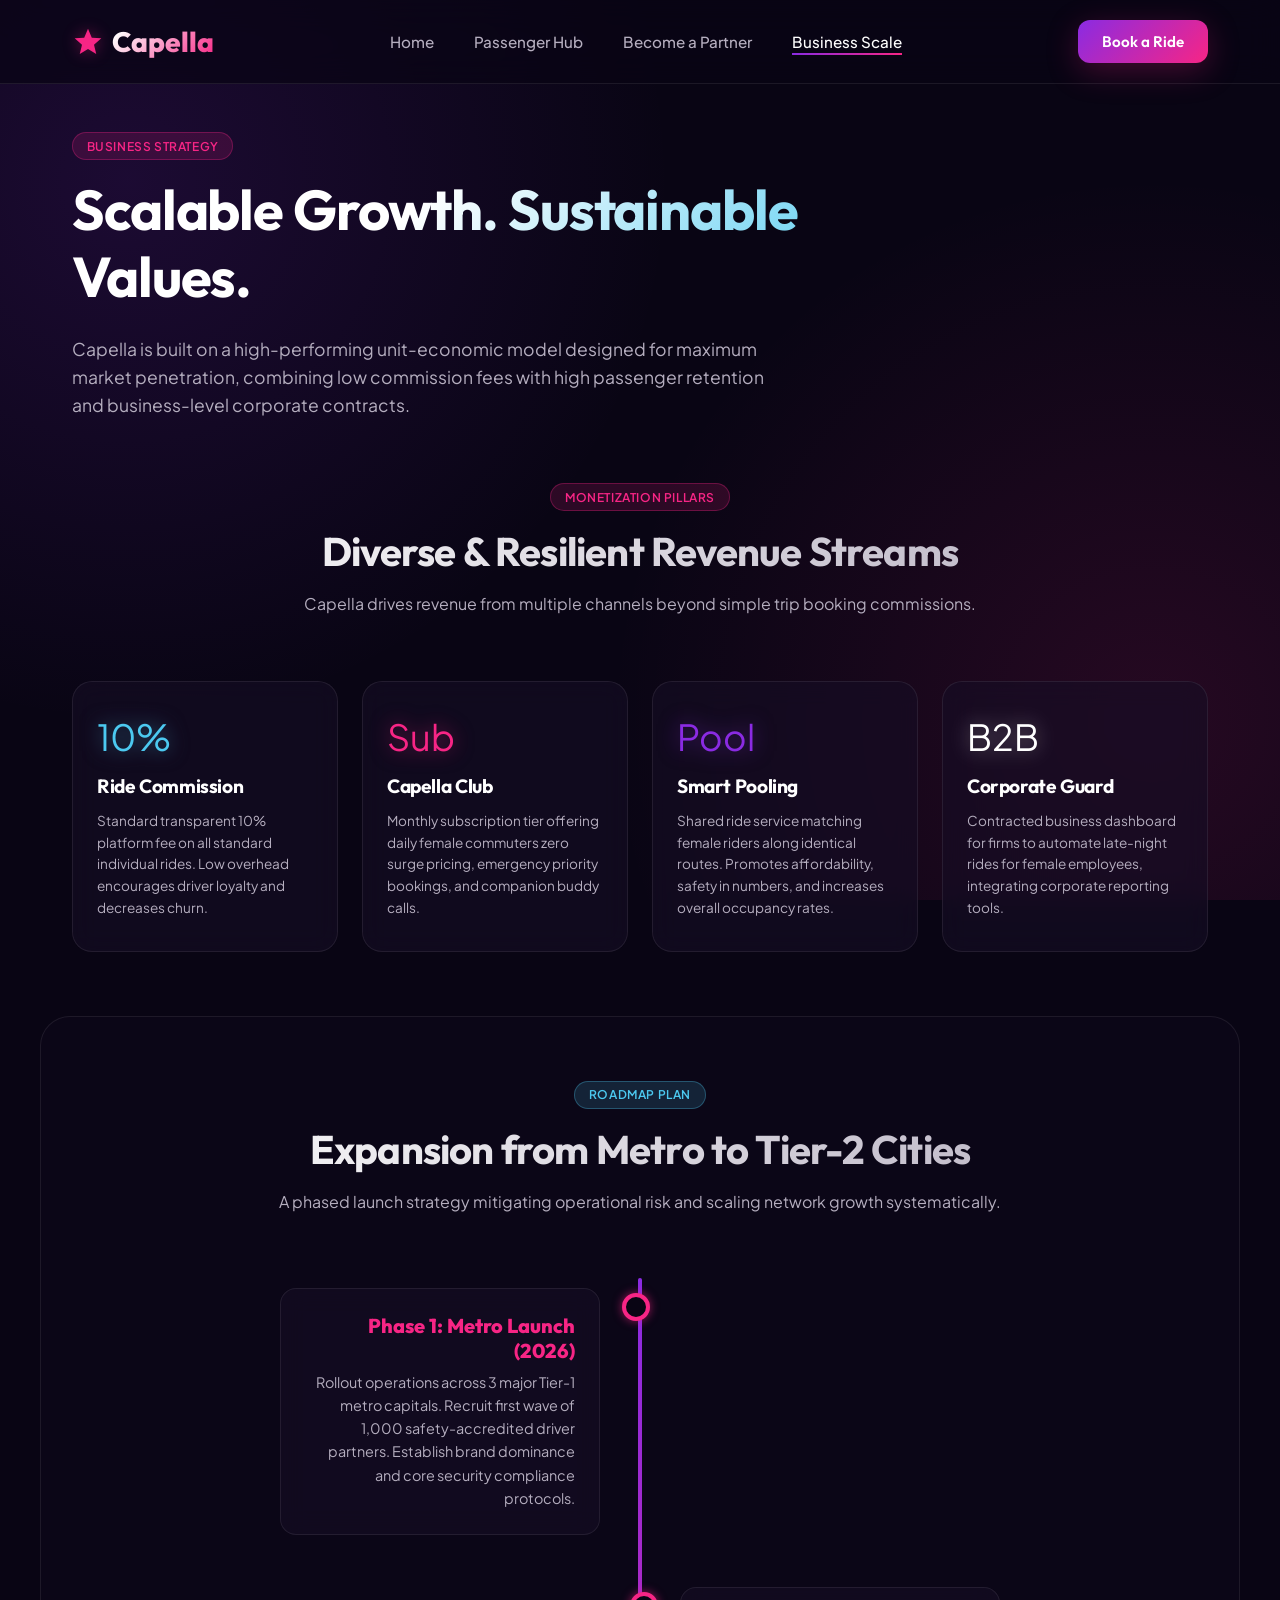
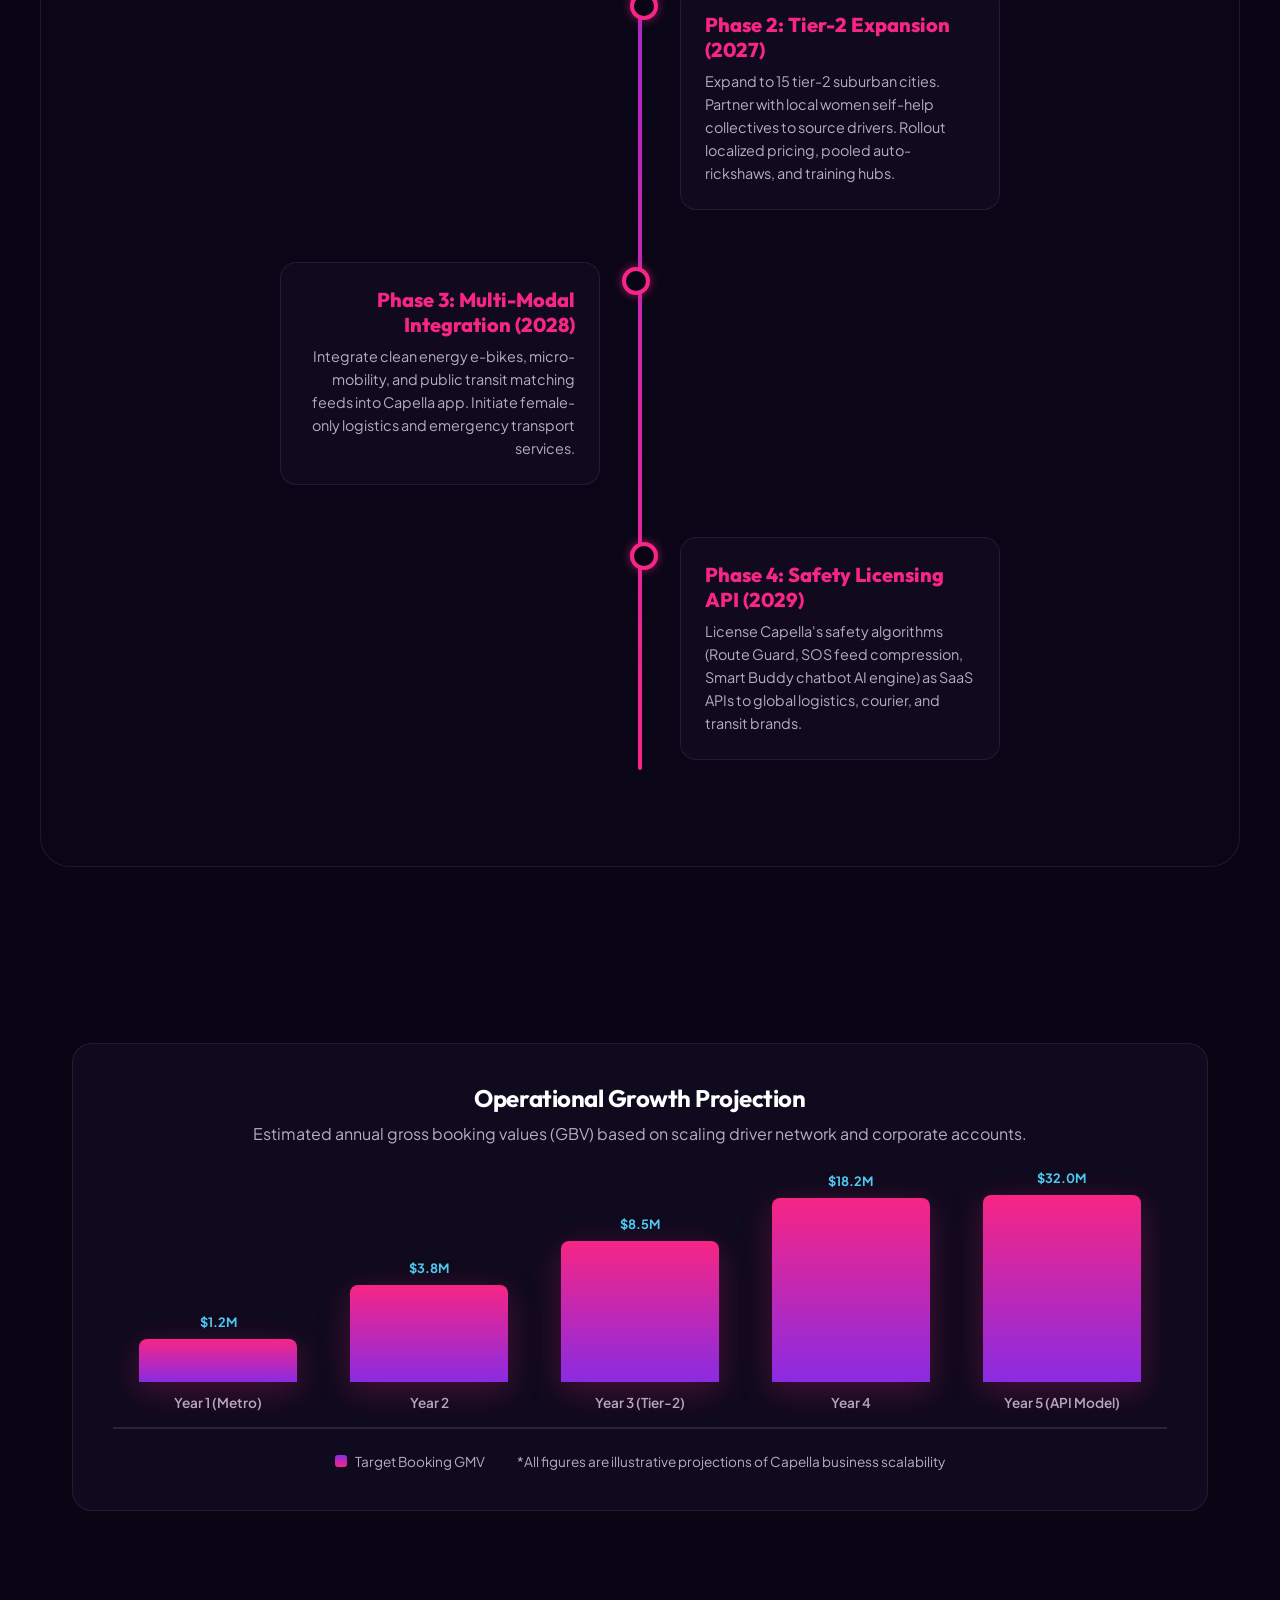
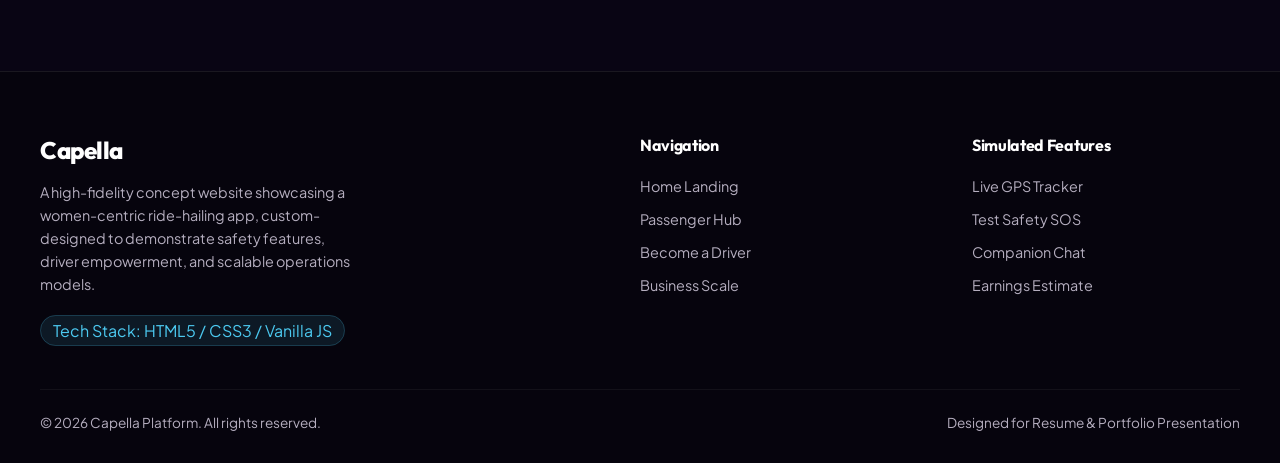
==== business.html @ d48a7cba "Add files via upload CAPELLA PROTOTYPE" ====
<!DOCTYPE html>
<html lang="en">
<head>
  <meta charset="UTF-8">
  <meta name="viewport" content="width=device-width, initial-scale=1.0">
  <title>Business Model & Expansion - Capella</title>
  <meta name="description" content="Explore Capella's scalable business model. Revenue sources from ride commission, subscriptions, pooling, and corporate packages with tier-2 city expansion maps.">
  <link rel="stylesheet" href="style.css">
</head>
<body>

  <!-- HEADER NAVIGATION -->
  <header>
    <div class="navbar">
      <a href="index.html" class="logo">
        <svg viewBox="0 0 24 24" xmlns="http://www.w3.org/2000/svg">
          <path d="M12 2L14.85 8.76L22 9.24L16.5 13.97L18.18 21L12 17.27L5.82 21L7.5 13.97L2 9.24L9.15 8.76L12 2Z" />
        </svg>
        Capella
      </a>
      <ul class="nav-links">
        <li><a href="index.html">Home</a></li>
        <li><a href="ride.html">Passenger Hub</a></li>
        <li><a href="drivers.html">Become a Partner</a></li>
        <li><a href="business.html" class="active">Business Scale</a></li>
      </ul>
      <div class="nav-actions">
        <a href="ride.html" class="btn btn-primary">Book a Ride</a>
      </div>
    </div>
  </header>

  <main>
    <!-- HERO TITLE -->
    <section class="container" style="padding-top: 3rem; padding-bottom: 2rem;">
      <span class="badge">Business Strategy</span>
      <h1 style="font-size: 3.5rem; max-width: 800px; margin-bottom: 1.5rem; background: linear-gradient(135deg, #ffffff 40%, var(--color-accent) 100%); -webkit-background-clip: text; -webkit-text-fill-color: transparent;">
        Scalable Growth. Sustainable Values.
      </h1>
      <p style="font-size: 1.1rem; max-width: 700px; margin-bottom: 2rem;">
        Capella is built on a high-performing unit-economic model designed for maximum market penetration, combining low commission fees with high passenger retention and business-level corporate contracts.
      </p>
    </section>

    <!-- REVENUE MODEL PILLARS -->
    <section class="container" style="padding-top: 0;">
      <div class="section-title">
        <span class="badge">Monetization Pillars</span>
        <h2>Diverse & Resilient Revenue Streams</h2>
        <p>Capella drives revenue from multiple channels beyond simple trip booking commissions.</p>
      </div>

      <div class="model-grid">
        <!-- Ride Commissions -->
        <div class="card model-card">
          <span style="font-size: 2.25rem; filter: drop-shadow(0 0 10px rgba(76,201,240,0.5)); color: var(--color-accent);">10%</span>
          <h3>Ride Commission</h3>
          <p style="font-size: 0.85rem;">Standard transparent 10% platform fee on all standard individual rides. Low overhead encourages driver loyalty and decreases churn.</p>
        </div>

        <!-- Subscriptions -->
        <div class="card model-card">
          <span style="font-size: 2.25rem; filter: drop-shadow(0 0 10px rgba(247,37,133,0.5)); color: var(--color-secondary);">Sub</span>
          <h3>Capella Club</h3>
          <p style="font-size: 0.85rem;">Monthly subscription tier offering daily female commuters zero surge pricing, emergency priority bookings, and companion buddy calls.</p>
        </div>

        <!-- Pooling -->
        <div class="card model-card">
          <span style="font-size: 2.25rem; filter: drop-shadow(0 0 10px rgba(138,43,226,0.5)); color: var(--color-primary);">Pool</span>
          <h3>Smart Pooling</h3>
          <p style="font-size: 0.85rem;">Shared ride service matching female riders along identical routes. Promotes affordability, safety in numbers, and increases overall occupancy rates.</p>
        </div>

        <!-- Corporate Partnerships -->
        <div class="card model-card">
          <span style="font-size: 2.25rem; filter: drop-shadow(0 0 10px rgba(255,255,255,0.4)); color: var(--color-text-white);">B2B</span>
          <h3>Corporate Guard</h3>
          <p style="font-size: 0.85rem;">Contracted business dashboard for firms to automate late-night rides for female employees, integrating corporate reporting tools.</p>
        </div>
      </div>
    </section>

    <!-- GEOGRAPHIC EXPANSION TIMELINE -->
    <section class="container" style="background: rgba(22, 14, 38, 0.2); border-radius: 30px; border: var(--border-glass); padding: 4rem 3rem; margin-bottom: 4rem;">
      <div class="section-title">
        <span class="badge badge-cyan">Roadmap Plan</span>
        <h2>Expansion from Metro to Tier-2 Cities</h2>
        <p>A phased launch strategy mitigating operational risk and scaling network growth systematically.</p>
      </div>

      <div class="timeline">
        <!-- 2026: Phase 1 -->
        <div class="timeline-item left-item">
          <div class="timeline-content">
            <div class="timeline-year">Phase 1: Metro Launch (2026)</div>
            <p style="font-size: 0.9rem;">Rollout operations across 3 major Tier-1 metro capitals. Recruit first wave of 1,000 safety-accredited driver partners. Establish brand dominance and core security compliance protocols.</p>
          </div>
        </div>

        <!-- 2027: Phase 2 -->
        <div class="timeline-item right-item">
          <div class="timeline-content">
            <div class="timeline-year">Phase 2: Tier-2 Expansion (2027)</div>
            <p style="font-size: 0.9rem;">Expand to 15 tier-2 suburban cities. Partner with local women self-help collectives to source drivers. Rollout localized pricing, pooled auto-rickshaws, and training hubs.</p>
          </div>
        </div>

        <!-- 2028: Phase 3 -->
        <div class="timeline-item left-item">
          <div class="timeline-content">
            <div class="timeline-year">Phase 3: Multi-Modal Integration (2028)</div>
            <p style="font-size: 0.9rem;">Integrate clean energy e-bikes, micro-mobility, and public transit matching feeds into Capella app. Initiate female-only logistics and emergency transport services.</p>
          </div>
        </div>

        <!-- 2029: Phase 4 -->
        <div class="timeline-item right-item">
          <div class="timeline-content">
            <div class="timeline-year">Phase 4: Safety Licensing API (2029)</div>
            <p style="font-size: 0.9rem;">License Capella's safety algorithms (Route Guard, SOS feed compression, Smart Buddy chatbot AI engine) as SaaS APIs to global logistics, courier, and transit brands.</p>
          </div>
        </div>
      </div>
    </section>

    <!-- FINANCIAL PROJECTIONS CHART -->
    <section class="container" style="margin-bottom: 6rem;">
      <div class="chart-container">
        <h3 style="font-size: 1.5rem; margin-bottom: 0.5rem; text-align: center;">Operational Growth Projection</h3>
        <p style="text-align: center; color: var(--color-text-muted); margin-bottom: 2rem;">Estimated annual gross booking values (GBV) based on scaling driver network and corporate accounts.</p>
        
        <div class="chart-bars">
          <!-- Year 1 Bar -->
          <div class="chart-bar-group">
            <!-- height is set dynamically or via CSS style -->
            <div class="chart-bar" id="bar1" style="height: 0%;" data-value="$1.2M"></div>
            <div class="chart-bar-label">Year 1 (Metro)</div>
          </div>

          <!-- Year 2 Bar -->
          <div class="chart-bar-group">
            <div class="chart-bar" id="bar2" style="height: 0%;" data-value="$3.8M"></div>
            <div class="chart-bar-label">Year 2</div>
          </div>

          <!-- Year 3 Bar -->
          <div class="chart-bar-group">
            <div class="chart-bar" id="bar3" style="height: 0%;" data-value="$8.5M"></div>
            <div class="chart-bar-label">Year 3 (Tier-2)</div>
          </div>

          <!-- Year 4 Bar -->
          <div class="chart-bar-group">
            <div class="chart-bar" id="bar4" style="height: 0%;" data-value="$18.2M"></div>
            <div class="chart-bar-label">Year 4</div>
          </div>

          <!-- Year 5 Bar -->
          <div class="chart-bar-group">
            <div class="chart-bar" id="bar5" style="height: 0%;" data-value="$32.0M"></div>
            <div class="chart-bar-label">Year 5 (API Model)</div>
          </div>
        </div>

        <div style="display: flex; justify-content: center; gap: 2rem; margin-top: 1.5rem; font-size: 0.85rem; color: var(--color-text-muted);">
          <div style="display: flex; align-items: center; gap: 0.5rem;">
            <span style="width: 12px; height: 12px; border-radius: 3px; background: linear-gradient(var(--color-primary), var(--color-secondary)); display: inline-block;"></span>
            <span>Target Booking GMV</span>
          </div>
          <div>
            <span>*All figures are illustrative projections of Capella business scalability</span>
          </div>
        </div>
      </div>
    </section>
  </main>

  <!-- FOOTER -->
  <footer>
    <div class="footer-grid">
      <div class="footer-brand">
        <h3>Capella</h3>
        <p style="font-size: 0.9rem; margin-bottom: 1.5rem; max-width: 320px;">A high-fidelity concept website showcasing a women-centric ride-hailing app, custom-designed to demonstrate safety features, driver empowerment, and scalable operations models.</p>
        <span class="resume-tag">Tech Stack: HTML5 / CSS3 / Vanilla JS</span>
      </div>
      <div class="footer-links">
        <h4>Navigation</h4>
        <ul>
          <li><a href="index.html">Home Landing</a></li>
          <li><a href="ride.html">Passenger Hub</a></li>
          <li><a href="drivers.html">Become a Driver</a></li>
          <li><a href="business.html">Business Scale</a></li>
        </ul>
      </div>
      <div class="footer-links">
        <h4>Simulated Features</h4>
        <ul>
          <li><a href="ride.html">Live GPS Tracker</a></li>
          <li><a href="ride.html?action=sos">Test Safety SOS</a></li>
          <li><a href="ride.html?action=chat">Companion Chat</a></li>
          <li><a href="drivers.html">Earnings Estimate</a></li>
        </ul>
      </div>
    </div>
    
    <div class="footer-bottom">
      <div>&copy; 2026 Capella Platform. All rights reserved.</div>
      <div>Designed for Resume & Portfolio Presentation</div>
    </div>
  </footer>

  <script src="script.js"></script>
</body>
</html>
---- style.css ----
/* ==========================================================================
   CAPELLA DESIGN SYSTEM & GLOBAL STYLES
   ========================================================================== */

@import url('https://fonts.googleapis.com/css2?family=Outfit:wght@300;400;500;600;700;800&family=Plus+Jakarta+Sans:wght@300;400;500;600;700&display=swap');

:root {
  /* Color Palette */
  --color-bg-dark: #090514;
  --color-bg-card: rgba(22, 14, 38, 0.6);
  --color-primary: #8a2be2;      /* Purple */
  --color-primary-glow: rgba(138, 43, 226, 0.4);
  --color-secondary: #f72585;    /* Electric Pink */
  --color-secondary-glow: rgba(247, 37, 133, 0.4);
  --color-accent: #4cc9f0;       /* Cyan */
  --color-accent-glow: rgba(76, 201, 240, 0.3);
  
  --color-text-white: #ffffff;
  --color-text-muted: #b5aebf;
  --color-text-dark: #120b24;

  /* Safety Status Colors */
  --color-success: #10b981;
  --color-warning: #f59e0b;
  --color-danger: #ef4444;
  --color-danger-glow: rgba(239, 68, 68, 0.5);

  /* Borders & Shadows */
  --border-glass: 1px solid rgba(255, 255, 255, 0.08);
  --border-glass-active: 1px solid rgba(247, 37, 133, 0.4);
  --shadow-glow-purple: 0 8px 32px 0 rgba(138, 43, 226, 0.2);
  --shadow-glow-pink: 0 8px 32px 0 rgba(247, 37, 133, 0.25);
  --shadow-glow-danger: 0 0 20px 0 rgba(239, 68, 68, 0.6);

  /* Fonts */
  --font-header: 'Outfit', sans-serif;
  --font-body: 'Plus Jakarta Sans', sans-serif;

  /* Transitions */
  --transition-smooth: all 0.3s cubic-bezier(0.4, 0, 0.2, 1);
}

/* Base Resets */
* {
  margin: 0;
  padding: 0;
  box-sizing: border-box;
}

html {
  scroll-behavior: smooth;
  font-size: 16px;
  background-color: var(--color-bg-dark);
  color: var(--color-text-white);
  font-family: var(--font-body);
  overflow-x: hidden;
}

body {
  min-height: 100vh;
  position: relative;
  background-image: 
    radial-gradient(circle at 10% 20%, rgba(138, 43, 226, 0.15) 0%, transparent 40%),
    radial-gradient(circle at 90% 80%, rgba(247, 37, 133, 0.12) 0%, transparent 40%);
  background-attachment: fixed;
}

/* Custom Scrollbar */
::-webkit-scrollbar {
  width: 8px;
}
::-webkit-scrollbar-track {
  background: var(--color-bg-dark);
}
::-webkit-scrollbar-thumb {
  background: var(--color-primary);
  border-radius: 4px;
}
::-webkit-scrollbar-thumb:hover {
  background: var(--color-secondary);
}

/* Typography */
h1, h2, h3, h4, h5, h6 {
  font-family: var(--font-header);
  font-weight: 700;
  letter-spacing: -0.02em;
  line-height: 1.2;
}

p {
  color: var(--color-text-muted);
  line-height: 1.6;
}

a {
  text-decoration: none;
  color: inherit;
}

/* ==========================================================================
   NAVIGATION
   ========================================================================== */

header {
  position: sticky;
  top: 0;
  width: 100%;
  z-index: 1000;
  background: rgba(9, 5, 20, 0.7);
  backdrop-filter: blur(16px);
  -webkit-backdrop-filter: blur(16px);
  border-bottom: var(--border-glass);
}

.navbar {
  max-width: 1200px;
  margin: 0 auto;
  padding: 1.25rem 2rem;
  display: flex;
  justify-content: space-between;
  align-items: center;
}

.logo {
  display: flex;
  align-items: center;
  gap: 0.5rem;
  font-family: var(--font-header);
  font-size: 1.75rem;
  font-weight: 800;
  background: linear-gradient(135deg, var(--color-text-white) 30%, var(--color-secondary) 100%);
  -webkit-background-clip: text;
  -webkit-text-fill-color: transparent;
  transition: var(--transition-smooth);
}

.logo svg {
  width: 32px;
  height: 32px;
  fill: var(--color-secondary);
  filter: drop-shadow(0 0 8px var(--color-secondary-glow));
}

.nav-links {
  display: flex;
  gap: 2.5rem;
  list-style: none;
}

.nav-links a {
  font-size: 0.95rem;
  font-weight: 500;
  color: var(--color-text-muted);
  transition: var(--transition-smooth);
  position: relative;
  padding: 0.25rem 0;
}

.nav-links a:hover,
.nav-links a.active {
  color: var(--color-text-white);
}

.nav-links a::after {
  content: '';
  position: absolute;
  bottom: 0;
  left: 0;
  width: 0;
  height: 2px;
  background: linear-gradient(90deg, var(--color-primary), var(--color-secondary));
  transition: var(--transition-smooth);
}

.nav-links a:hover::after,
.nav-links a.active::after {
  width: 100%;
}

.nav-actions {
  display: flex;
  align-items: center;
  gap: 1.25rem;
}

/* ==========================================================================
   BUTTONS
   ========================================================================== */

.btn {
  display: inline-flex;
  align-items: center;
  justify-content: center;
  padding: 0.75rem 1.5rem;
  border-radius: 12px;
  font-family: var(--font-header);
  font-weight: 600;
  font-size: 0.95rem;
  cursor: pointer;
  transition: var(--transition-smooth);
  border: none;
  gap: 0.5rem;
}

.btn-primary {
  background: linear-gradient(135deg, var(--color-primary) 0%, var(--color-secondary) 100%);
  color: var(--color-text-white);
  box-shadow: var(--shadow-glow-pink);
}

.btn-primary:hover {
  transform: translateY(-2px);
  box-shadow: 0 12px 40px 0 rgba(247, 37, 133, 0.4);
}

.btn-secondary {
  background: rgba(255, 255, 255, 0.05);
  color: var(--color-text-white);
  border: var(--border-glass);
}

.btn-secondary:hover {
  background: rgba(255, 255, 255, 0.1);
  transform: translateY(-2px);
  border-color: rgba(255, 255, 255, 0.2);
}

.btn-outline {
  background: transparent;
  color: var(--color-secondary);
  border: 1px solid var(--color-secondary);
}

.btn-outline:hover {
  background: rgba(247, 37, 133, 0.08);
  transform: translateY(-2px);
  box-shadow: 0 0 15px rgba(247, 37, 133, 0.2);
}

.btn-danger {
  background: var(--color-danger);
  color: var(--color-text-white);
  box-shadow: var(--shadow-glow-danger);
  animation: pulse-danger-btn 2s infinite;
}

.btn-danger:hover {
  background: #dc2626;
  transform: scale(1.03);
}

@keyframes pulse-danger-btn {
  0% { box-shadow: 0 0 0 0 rgba(239, 68, 68, 0.7); }
  70% { box-shadow: 0 0 0 12px rgba(239, 68, 68, 0); }
  100% { box-shadow: 0 0 0 0 rgba(239, 68, 68, 0); }
}

/* ==========================================================================
   LAYOUTS & COMPONENTS
   ========================================================================== */

.container {
  max-width: 1200px;
  margin: 0 auto;
  padding: 4rem 2rem;
}

/* Glass Cards */
.card {
  background: var(--color-bg-card);
  backdrop-filter: blur(12px);
  -webkit-backdrop-filter: blur(12px);
  border: var(--border-glass);
  border-radius: 20px;
  padding: 2rem;
  transition: var(--transition-smooth);
}

.card:hover {
  border-color: rgba(255, 255, 255, 0.15);
  transform: translateY(-5px);
  box-shadow: var(--shadow-glow-purple);
}

/* Badge tags */
.badge {
  display: inline-block;
  padding: 0.35rem 0.85rem;
  border-radius: 50px;
  font-size: 0.75rem;
  font-weight: 600;
  text-transform: uppercase;
  letter-spacing: 0.05em;
  background: rgba(247, 37, 133, 0.15);
  color: var(--color-secondary);
  border: 1px solid rgba(247, 37, 133, 0.3);
  margin-bottom: 1rem;
}

.badge-cyan {
  background: rgba(76, 201, 240, 0.15);
  color: var(--color-accent);
  border-color: rgba(76, 201, 240, 0.3);
}

/* Grid helper */
.grid-2 {
  display: grid;
  grid-template-columns: repeat(2, 1fr);
  gap: 3rem;
  align-items: center;
}

.grid-3 {
  display: grid;
  grid-template-columns: repeat(3, 1fr);
  gap: 2rem;
}

/* ==========================================================================
   HOMEPAGE (index.html)
   ========================================================================== */

/* Hero Section */
.hero {
  position: relative;
  padding: 6rem 0;
  min-height: 85vh;
  display: flex;
  align-items: center;
}

.hero-content h1 {
  font-size: 4rem;
  font-weight: 800;
  margin-bottom: 1.5rem;
  line-height: 1.1;
  background: linear-gradient(135deg, #ffffff 40%, var(--color-accent) 80%, var(--color-secondary) 100%);
  -webkit-background-clip: text;
  -webkit-text-fill-color: transparent;
}

.hero-content p {
  font-size: 1.2rem;
  margin-bottom: 2.5rem;
}

.hero-actions {
  display: flex;
  gap: 1rem;
}

/* Floating Mock App on Hero Right */
.hero-mockup {
  position: relative;
  width: 100%;
  height: 500px;
  display: flex;
  justify-content: center;
  align-items: center;
}

.phone-wrapper {
  width: 280px;
  height: 560px;
  background: #0f0a1c;
  border: 10px solid #231936;
  border-radius: 40px;
  box-shadow: 0 25px 50px -12px rgba(0, 0, 0, 0.8), var(--shadow-glow-purple);
  overflow: hidden;
  position: relative;
}

.phone-screen {
  padding: 1.5rem;
  display: flex;
  flex-direction: column;
  height: 100%;
  justify-content: space-between;
}

/* Feature Pillars Section */
.section-title {
  text-align: center;
  margin-bottom: 4rem;
}

.section-title h2 {
  font-size: 2.5rem;
  margin-bottom: 1rem;
  background: linear-gradient(to right, #ffffff, var(--color-text-muted));
  -webkit-background-clip: text;
  -webkit-text-fill-color: transparent;
}

.feature-card {
  text-align: center;
}

.feature-icon-wrapper {
  width: 70px;
  height: 70px;
  margin: 0 auto 1.5rem;
  background: linear-gradient(135deg, rgba(138, 43, 226, 0.2) 0%, rgba(247, 37, 133, 0.2) 100%);
  border-radius: 18px;
  display: flex;
  align-items: center;
  justify-content: center;
  border: var(--border-glass);
}

.feature-icon-wrapper svg {
  width: 32px;
  height: 32px;
  fill: var(--color-secondary);
}

.feature-card h3 {
  font-size: 1.35rem;
  margin-bottom: 1rem;
}

/* Trust Banner */
.trust-banner {
  background: linear-gradient(90deg, rgba(138, 43, 226, 0.1) 0%, rgba(247, 37, 133, 0.1) 100%);
  border-top: var(--border-glass);
  border-bottom: var(--border-glass);
  padding: 3rem 0;
  margin: 4rem 0;
}

.trust-stats {
  display: flex;
  justify-content: space-around;
  text-align: center;
}

.stat-item h3 {
  font-size: 3rem;
  color: var(--color-secondary);
  font-weight: 800;
  margin-bottom: 0.5rem;
  text-shadow: 0 0 10px rgba(247, 37, 133, 0.3);
}

/* ==========================================================================
   RIDE / PASSENGER EXPERIENCE (ride.html)
   ========================================================================== */

.ride-dashboard {
  display: grid;
  grid-template-columns: 2fr 1fr;
  gap: 2rem;
  min-height: calc(100vh - 140px);
}

/* Map Simulation */
.map-container {
  height: 100%;
  min-height: 500px;
  position: relative;
  background: #110d21;
  border-radius: 20px;
  border: var(--border-glass);
  overflow: hidden;
}

/* Animated SVG path representing Map Grid */
.map-svg {
  width: 100%;
  height: 100%;
  object-fit: cover;
}

/* Glowing Pulsing Cab Pin */
.car-pin {
  animation: pulse-pin 1.5s infinite;
}

@keyframes pulse-pin {
  0% { r: 5px; opacity: 1; }
  100% { r: 15px; opacity: 0; }
}

/* Map Overlays */
.map-overlay-top {
  position: absolute;
  top: 1.5rem;
  left: 1.5rem;
  right: 1.5rem;
  display: flex;
  justify-content: space-between;
  pointer-events: none;
}

.ride-status-badge {
  background: rgba(9, 5, 20, 0.85);
  backdrop-filter: blur(8px);
  border: var(--border-glass);
  padding: 0.75rem 1.25rem;
  border-radius: 12px;
  color: var(--color-text-white);
  font-weight: 600;
  display: flex;
  align-items: center;
  gap: 0.5rem;
  pointer-events: auto;
}

.status-dot {
  width: 8px;
  height: 8px;
  border-radius: 50%;
  background: var(--color-success);
  box-shadow: 0 0 8px var(--color-success);
  animation: blink 1.5s infinite;
}

@keyframes blink {
  0%, 100% { opacity: 0.3; }
  50% { opacity: 1; }
}

/* SOS Panel */
.sos-overlay {
  position: fixed;
  top: 0;
  left: 0;
  width: 100%;
  height: 100%;
  background: rgba(239, 68, 68, 0.15);
  z-index: 2000;
  display: none;
  backdrop-filter: blur(10px);
  justify-content: center;
  align-items: center;
  animation: flash-red 1s infinite alternate;
}

@keyframes flash-red {
  from { background-color: rgba(239, 68, 68, 0.1); }
  to { background-color: rgba(239, 68, 68, 0.3); }
}

.sos-modal {
  background: #19090b;
  border: 2px solid var(--color-danger);
  box-shadow: var(--shadow-glow-danger);
  border-radius: 24px;
  padding: 3rem;
  max-width: 500px;
  width: 90%;
  text-align: center;
}

.sos-modal h2 {
  color: var(--color-danger);
  font-size: 2.25rem;
  margin-bottom: 1rem;
}

.sos-timer {
  font-size: 4rem;
  font-weight: 800;
  color: var(--color-text-white);
  margin: 1.5rem 0;
}

/* Side Control Panel */
.control-panel {
  display: flex;
  flex-direction: column;
  gap: 1.5rem;
}

/* Smart Buddy Chat Mockup */
.buddy-card {
  display: flex;
  flex-direction: column;
  height: 100%;
}

.chat-box {
  flex-grow: 1;
  background: rgba(9, 5, 20, 0.4);
  border: var(--border-glass);
  border-radius: 12px;
  padding: 1rem;
  height: 250px;
  overflow-y: auto;
  display: flex;
  flex-direction: column;
  gap: 0.75rem;
  margin: 1rem 0;
}

.chat-msg {
  max-width: 80%;
  padding: 0.65rem 1rem;
  border-radius: 12px;
  font-size: 0.85rem;
  line-height: 1.4;
}

.msg-sent {
  align-self: flex-end;
  background: var(--color-primary);
  color: var(--color-text-white);
  border-bottom-right-radius: 2px;
}

.msg-received {
  align-self: flex-start;
  background: rgba(255, 255, 255, 0.08);
  color: var(--color-text-white);
  border-bottom-left-radius: 2px;
}

.chat-input-wrapper {
  display: flex;
  gap: 0.5rem;
}

.chat-input {
  flex-grow: 1;
  background: rgba(255, 255, 255, 0.05);
  border: var(--border-glass);
  border-radius: 10px;
  padding: 0.65rem 1rem;
  color: var(--color-text-white);
  outline: none;
  transition: var(--transition-smooth);
}

.chat-input:focus {
  border-color: var(--color-primary);
  background: rgba(255, 255, 255, 0.08);
}

/* Booking Widget styling */
.booking-widget h3 {
  margin-bottom: 1.25rem;
}

.form-group {
  margin-bottom: 1.25rem;
}

.form-group label {
  display: block;
  font-size: 0.85rem;
  color: var(--color-text-muted);
  margin-bottom: 0.5rem;
  font-weight: 500;
}

.form-select, .form-input {
  width: 100%;
  background: rgba(255, 255, 255, 0.05);
  border: var(--border-glass);
  border-radius: 10px;
  padding: 0.75rem 1rem;
  color: var(--color-text-white);
  outline: none;
  font-family: var(--font-body);
  transition: var(--transition-smooth);
}

.form-select option {
  background-color: var(--color-bg-dark);
  color: var(--color-text-white);
}

.form-select:focus, .form-input:focus {
  border-color: var(--color-secondary);
  box-shadow: 0 0 10px rgba(247, 37, 133, 0.2);
}

/* ==========================================================================
   DRIVER PARTNER PAGE (drivers.html)
   ========================================================================== */

/* Calculator Card styles */
.calc-grid {
  display: grid;
  grid-template-columns: 1fr 1fr;
  gap: 2.5rem;
  align-items: center;
}

.slider-group {
  margin-bottom: 2rem;
}

.slider-header {
  display: flex;
  justify-content: space-between;
  margin-bottom: 0.5rem;
}

.slider-val {
  color: var(--color-secondary);
  font-weight: 700;
}

.range-slider {
  width: 100%;
  -webkit-appearance: none;
  height: 6px;
  border-radius: 3px;
  background: rgba(255, 255, 255, 0.1);
  outline: none;
}

.range-slider::-webkit-slider-thumb {
  -webkit-appearance: none;
  width: 20px;
  height: 20px;
  border-radius: 50%;
  background: var(--color-secondary);
  cursor: pointer;
  transition: var(--transition-smooth);
  box-shadow: 0 0 10px rgba(247, 37, 133, 0.5);
}

.range-slider::-webkit-slider-thumb:hover {
  transform: scale(1.2);
}

.calc-result {
  text-align: center;
  padding: 2.5rem;
  background: rgba(138, 43, 226, 0.08);
  border-radius: 16px;
  border: 1px solid rgba(138, 43, 226, 0.2);
}

.calc-result h4 {
  font-size: 1rem;
  color: var(--color-text-muted);
  text-transform: uppercase;
  letter-spacing: 0.05em;
  margin-bottom: 0.5rem;
}

.calc-earning {
  font-size: 3.5rem;
  font-family: var(--font-header);
  font-weight: 800;
  color: var(--color-accent);
  margin-bottom: 0.5rem;
  text-shadow: 0 0 15px rgba(76, 201, 240, 0.3);
}

.calc-subtext {
  font-size: 0.85rem;
}

/* ==========================================================================
   BUSINESS MODEL & STRATEGY (business.html)
   ========================================================================== */

/* Model Cards Grid */
.model-grid {
  display: grid;
  grid-template-columns: repeat(4, 1fr);
  gap: 1.5rem;
}

.model-card {
  padding: 2rem 1.5rem;
}

.model-card h3 {
  margin: 1rem 0 0.75rem;
  font-size: 1.2rem;
}

/* Expansion Timeline */
.timeline {
  position: relative;
  max-width: 800px;
  margin: 4rem auto 0;
}

.timeline::after {
  content: '';
  position: absolute;
  width: 4px;
  background: linear-gradient(180deg, var(--color-primary) 0%, var(--color-secondary) 100%);
  top: 0;
  bottom: 0;
  left: 50%;
  margin-left: -2px;
  border-radius: 2px;
}

.timeline-item {
  padding: 10px 40px;
  position: relative;
  background: transparent;
  width: 50%;
  margin-bottom: 2rem;
}

.timeline-item::after {
  content: '';
  position: absolute;
  width: 20px;
  height: 20px;
  right: -10px;
  background-color: var(--color-bg-dark);
  border: 4px solid var(--color-secondary);
  top: 15px;
  border-radius: 50%;
  z-index: 1;
  box-shadow: 0 0 10px rgba(247, 37, 133, 0.6);
  transition: var(--transition-smooth);
}

.timeline-item:hover::after {
  transform: scale(1.3);
  background-color: var(--color-secondary);
}

.left-item {
  left: 0;
  text-align: right;
}

.right-item {
  left: 50%;
}

.right-item::after {
  left: -10px;
}

.timeline-content {
  padding: 1.5rem;
  background: var(--color-bg-card);
  backdrop-filter: blur(12px);
  border: var(--border-glass);
  border-radius: 16px;
}

.timeline-year {
  font-family: var(--font-header);
  color: var(--color-secondary);
  font-weight: 800;
  font-size: 1.25rem;
  margin-bottom: 0.5rem;
}

/* CSS SVG-Based Graphics for Financial Projections */
.chart-container {
  background: var(--color-bg-card);
  border: var(--border-glass);
  border-radius: 20px;
  padding: 2.5rem;
  margin-top: 3rem;
}

.chart-bars {
  display: flex;
  justify-content: space-around;
  align-items: flex-end;
  height: 250px;
  padding: 1rem 0;
  border-bottom: 2px solid rgba(255, 255, 255, 0.1);
  margin-bottom: 1rem;
}

.chart-bar-group {
  display: flex;
  flex-direction: column;
  align-items: center;
  width: 15%;
  height: 100%;
  justify-content: flex-end;
}

.chart-bar {
  width: 100%;
  background: linear-gradient(360deg, var(--color-primary) 0%, var(--color-secondary) 100%);
  border-top-left-radius: 8px;
  border-top-right-radius: 8px;
  transition: height 1s ease-out;
  box-shadow: var(--shadow-glow-pink);
  position: relative;
}

.chart-bar::before {
  content: attr(data-value);
  position: absolute;
  top: -25px;
  left: 50%;
  transform: translateX(-50%);
  font-size: 0.8rem;
  font-weight: 700;
  color: var(--color-accent);
}

.chart-bar-label {
  margin-top: 0.75rem;
  font-size: 0.85rem;
  color: var(--color-text-muted);
  font-weight: 600;
}

/* ==========================================================================
   FOOTER
   ========================================================================== */

footer {
  background: #06040d;
  border-top: var(--border-glass);
  padding: 4rem 2rem 2rem;
  color: var(--color-text-muted);
}

.footer-grid {
  max-width: 1200px;
  margin: 0 auto 3rem;
  display: grid;
  grid-template-columns: 2fr 1fr 1fr;
  gap: 4rem;
}

.footer-brand h3 {
  font-size: 1.5rem;
  color: var(--color-text-white);
  margin-bottom: 1rem;
  font-weight: 800;
}

.footer-links h4 {
  color: var(--color-text-white);
  margin-bottom: 1.25rem;
  font-size: 1rem;
}

.footer-links ul {
  list-style: none;
  display: flex;
  flex-direction: column;
  gap: 0.75rem;
}

.footer-links a {
  font-size: 0.9rem;
  transition: var(--transition-smooth);
}

.footer-links a:hover {
  color: var(--color-secondary);
}

.footer-bottom {
  max-width: 1200px;
  margin: 0 auto;
  border-top: 1px solid rgba(255, 255, 255, 0.05);
  padding-top: 1.5rem;
  display: flex;
  justify-content: space-between;
  align-items: center;
  font-size: 0.85rem;
}

.resume-tag {
  background: rgba(76, 201, 240, 0.1);
  color: var(--color-accent);
  border: 1px solid rgba(76, 201, 240, 0.2);
  padding: 0.25rem 0.75rem;
  border-radius: 20px;
}

/* ==========================================================================
   RESPONSIVE DESIGN (MEDIA QUERIES)
   ========================================================================== */

@media (max-width: 968px) {
  .grid-3 {
    grid-template-columns: repeat(2, 1fr);
  }
  .grid-2 {
    grid-template-columns: 1fr;
    gap: 2.5rem;
  }
  .hero-mockup {
    height: 400px;
  }
  .ride-dashboard {
    grid-template-columns: 1fr;
  }
  .map-container {
    min-height: 400px;
  }
  .calc-grid {
    grid-template-columns: 1fr;
  }
  .model-grid {
    grid-template-columns: repeat(2, 1fr);
  }
  .timeline::after {
    left: 31px;
  }
  .timeline-item {
    width: 100%;
    padding-left: 55px;
    padding-right: 25px;
  }
  .timeline-item::after {
    left: 21px;
  }
  .left-item {
    text-align: left;
  }
}

@media (max-width: 600px) {
  .navbar {
    flex-direction: column;
    gap: 1rem;
    padding: 1rem;
  }
  .nav-links {
    gap: 1.25rem;
  }
  .nav-actions {
    display: none; /* Hide primary action button on tiny mobile screens for cleaner navigation */
  }
  .hero-content h1 {
    font-size: 2.75rem;
  }
  .grid-3, .model-grid {
    grid-template-columns: 1fr;
  }
  .trust-stats {
    flex-direction: column;
    gap: 2rem;
  }
  .footer-grid {
    grid-template-columns: 1fr;
    gap: 2rem;
  }
  .footer-bottom {
    flex-direction: column;
    gap: 1rem;
    text-align: center;
  }
}
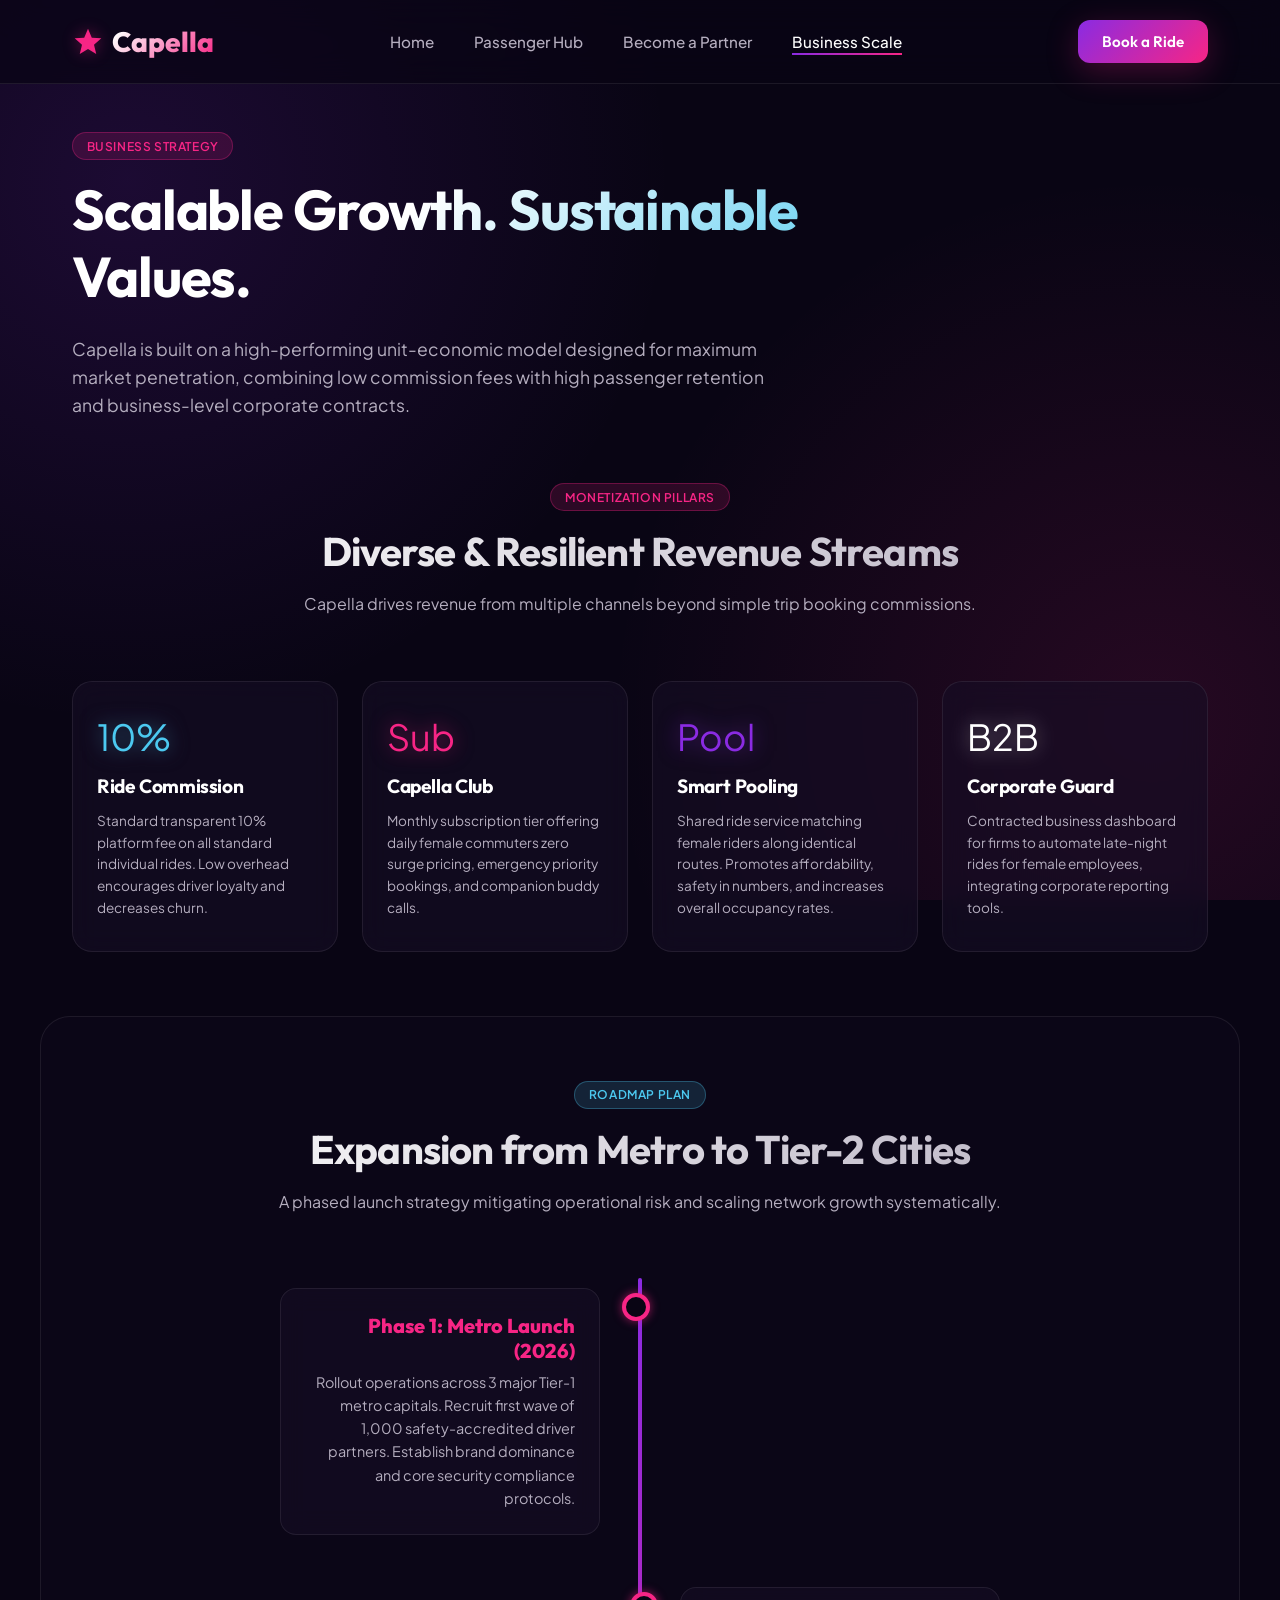
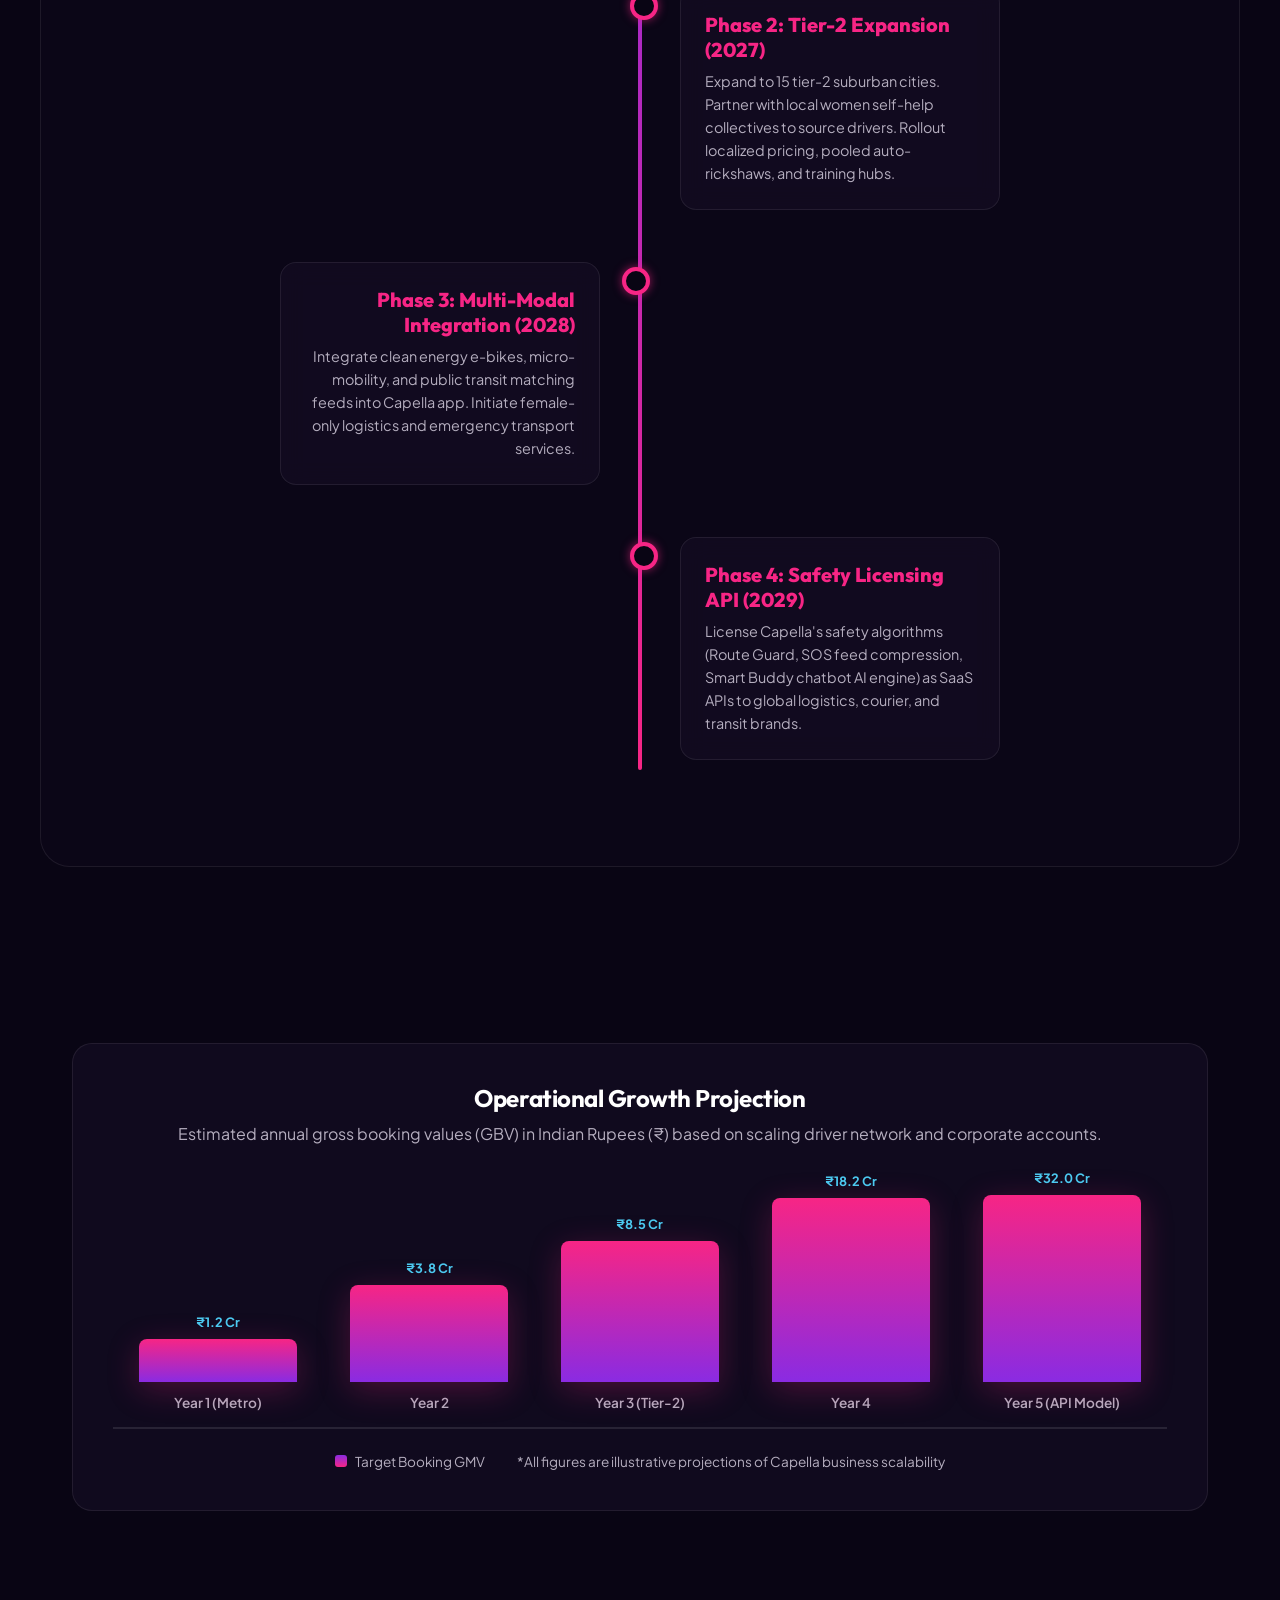
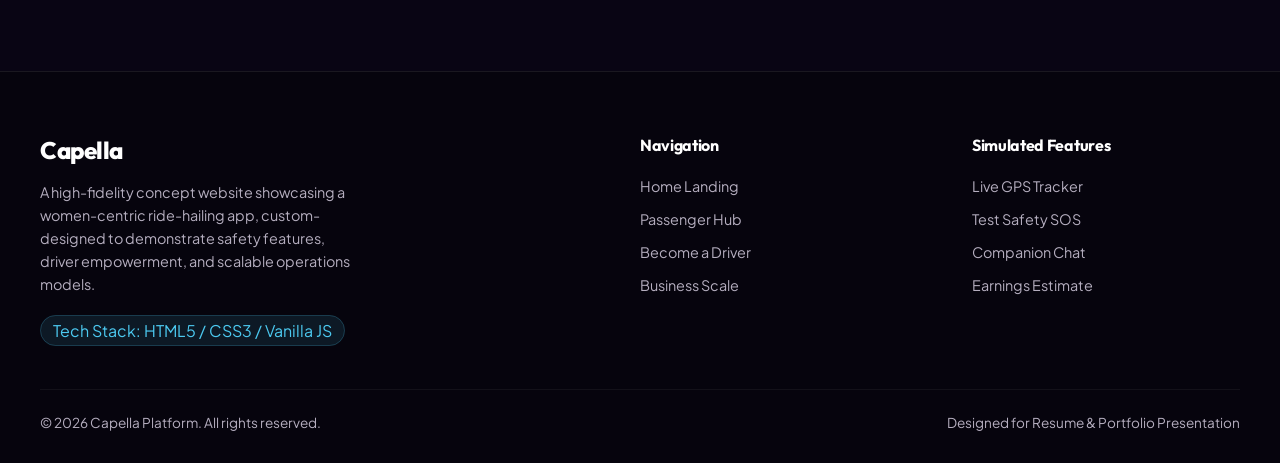
==== commit fb0e72e0: "Update business.html" ====
--- a/business.html
+++ b/business.html
@@ -8,7 +8,6 @@
   <link rel="stylesheet" href="style.css">
 </head>
 <body>
-
   <!-- HEADER NAVIGATION -->
   <header>
     <div class="navbar">
@@ -29,7 +28,6 @@
       </div>
     </div>
   </header>
-
   <main>
     <!-- HERO TITLE -->
     <section class="container" style="padding-top: 3rem; padding-bottom: 2rem;">
@@ -41,7 +39,6 @@
         Capella is built on a high-performing unit-economic model designed for maximum market penetration, combining low commission fees with high passenger retention and business-level corporate contracts.
       </p>
     </section>
-
     <!-- REVENUE MODEL PILLARS -->
     <section class="container" style="padding-top: 0;">
       <div class="section-title">
@@ -49,7 +46,6 @@
         <h2>Diverse & Resilient Revenue Streams</h2>
         <p>Capella drives revenue from multiple channels beyond simple trip booking commissions.</p>
       </div>
-
       <div class="model-grid">
         <!-- Ride Commissions -->
         <div class="card model-card">
@@ -57,21 +53,18 @@
           <h3>Ride Commission</h3>
           <p style="font-size: 0.85rem;">Standard transparent 10% platform fee on all standard individual rides. Low overhead encourages driver loyalty and decreases churn.</p>
         </div>
-
         <!-- Subscriptions -->
         <div class="card model-card">
           <span style="font-size: 2.25rem; filter: drop-shadow(0 0 10px rgba(247,37,133,0.5)); color: var(--color-secondary);">Sub</span>
           <h3>Capella Club</h3>
           <p style="font-size: 0.85rem;">Monthly subscription tier offering daily female commuters zero surge pricing, emergency priority bookings, and companion buddy calls.</p>
         </div>
-
         <!-- Pooling -->
         <div class="card model-card">
           <span style="font-size: 2.25rem; filter: drop-shadow(0 0 10px rgba(138,43,226,0.5)); color: var(--color-primary);">Pool</span>
           <h3>Smart Pooling</h3>
           <p style="font-size: 0.85rem;">Shared ride service matching female riders along identical routes. Promotes affordability, safety in numbers, and increases overall occupancy rates.</p>
         </div>
-
         <!-- Corporate Partnerships -->
         <div class="card model-card">
           <span style="font-size: 2.25rem; filter: drop-shadow(0 0 10px rgba(255,255,255,0.4)); color: var(--color-text-white);">B2B</span>
@@ -80,7 +73,6 @@
         </div>
       </div>
     </section>
-
     <!-- GEOGRAPHIC EXPANSION TIMELINE -->
     <section class="container" style="background: rgba(22, 14, 38, 0.2); border-radius: 30px; border: var(--border-glass); padding: 4rem 3rem; margin-bottom: 4rem;">
       <div class="section-title">
@@ -88,7 +80,6 @@
         <h2>Expansion from Metro to Tier-2 Cities</h2>
         <p>A phased launch strategy mitigating operational risk and scaling network growth systematically.</p>
       </div>
-
       <div class="timeline">
         <!-- 2026: Phase 1 -->
         <div class="timeline-item left-item">
@@ -97,7 +88,6 @@
             <p style="font-size: 0.9rem;">Rollout operations across 3 major Tier-1 metro capitals. Recruit first wave of 1,000 safety-accredited driver partners. Establish brand dominance and core security compliance protocols.</p>
           </div>
         </div>
-
         <!-- 2027: Phase 2 -->
         <div class="timeline-item right-item">
           <div class="timeline-content">
@@ -105,7 +95,6 @@
             <p style="font-size: 0.9rem;">Expand to 15 tier-2 suburban cities. Partner with local women self-help collectives to source drivers. Rollout localized pricing, pooled auto-rickshaws, and training hubs.</p>
           </div>
         </div>
-
         <!-- 2028: Phase 3 -->
         <div class="timeline-item left-item">
           <div class="timeline-content">
@@ -113,7 +102,6 @@
             <p style="font-size: 0.9rem;">Integrate clean energy e-bikes, micro-mobility, and public transit matching feeds into Capella app. Initiate female-only logistics and emergency transport services.</p>
           </div>
         </div>
-
         <!-- 2029: Phase 4 -->
         <div class="timeline-item right-item">
           <div class="timeline-content">
@@ -123,46 +111,40 @@
         </div>
       </div>
     </section>
-
     <!-- FINANCIAL PROJECTIONS CHART -->
     <section class="container" style="margin-bottom: 6rem;">
       <div class="chart-container">
         <h3 style="font-size: 1.5rem; margin-bottom: 0.5rem; text-align: center;">Operational Growth Projection</h3>
-        <p style="text-align: center; color: var(--color-text-muted); margin-bottom: 2rem;">Estimated annual gross booking values (GBV) based on scaling driver network and corporate accounts.</p>
+        <p style="text-align: center; color: var(--color-text-muted); margin-bottom: 2rem;">Estimated annual gross booking values (GBV) in Indian Rupees (₹) based on scaling driver network and corporate accounts.</p>
         
         <div class="chart-bars">
           <!-- Year 1 Bar -->
           <div class="chart-bar-group">
             <!-- height is set dynamically or via CSS style -->
-            <div class="chart-bar" id="bar1" style="height: 0%;" data-value="$1.2M"></div>
+            <div class="chart-bar" id="bar1" style="height: 0%;" data-value="₹1.2 Cr"></div>
             <div class="chart-bar-label">Year 1 (Metro)</div>
           </div>
-
           <!-- Year 2 Bar -->
           <div class="chart-bar-group">
-            <div class="chart-bar" id="bar2" style="height: 0%;" data-value="$3.8M"></div>
+            <div class="chart-bar" id="bar2" style="height: 0%;" data-value="₹3.8 Cr"></div>
             <div class="chart-bar-label">Year 2</div>
           </div>
-
           <!-- Year 3 Bar -->
           <div class="chart-bar-group">
-            <div class="chart-bar" id="bar3" style="height: 0%;" data-value="$8.5M"></div>
+            <div class="chart-bar" id="bar3" style="height: 0%;" data-value="₹8.5 Cr"></div>
             <div class="chart-bar-label">Year 3 (Tier-2)</div>
           </div>
-
           <!-- Year 4 Bar -->
           <div class="chart-bar-group">
-            <div class="chart-bar" id="bar4" style="height: 0%;" data-value="$18.2M"></div>
+            <div class="chart-bar" id="bar4" style="height: 0%;" data-value="₹18.2 Cr"></div>
             <div class="chart-bar-label">Year 4</div>
           </div>
-
           <!-- Year 5 Bar -->
           <div class="chart-bar-group">
-            <div class="chart-bar" id="bar5" style="height: 0%;" data-value="$32.0M"></div>
+            <div class="chart-bar" id="bar5" style="height: 0%;" data-value="₹32.0 Cr"></div>
             <div class="chart-bar-label">Year 5 (API Model)</div>
           </div>
         </div>
-
         <div style="display: flex; justify-content: center; gap: 2rem; margin-top: 1.5rem; font-size: 0.85rem; color: var(--color-text-muted);">
           <div style="display: flex; align-items: center; gap: 0.5rem;">
             <span style="width: 12px; height: 12px; border-radius: 3px; background: linear-gradient(var(--color-primary), var(--color-secondary)); display: inline-block;"></span>
@@ -175,7 +157,6 @@
       </div>
     </section>
   </main>
-
   <!-- FOOTER -->
   <footer>
     <div class="footer-grid">
@@ -209,7 +190,6 @@
       <div>Designed for Resume & Portfolio Presentation</div>
     </div>
   </footer>
-
   <script src="script.js"></script>
 </body>
 </html>
